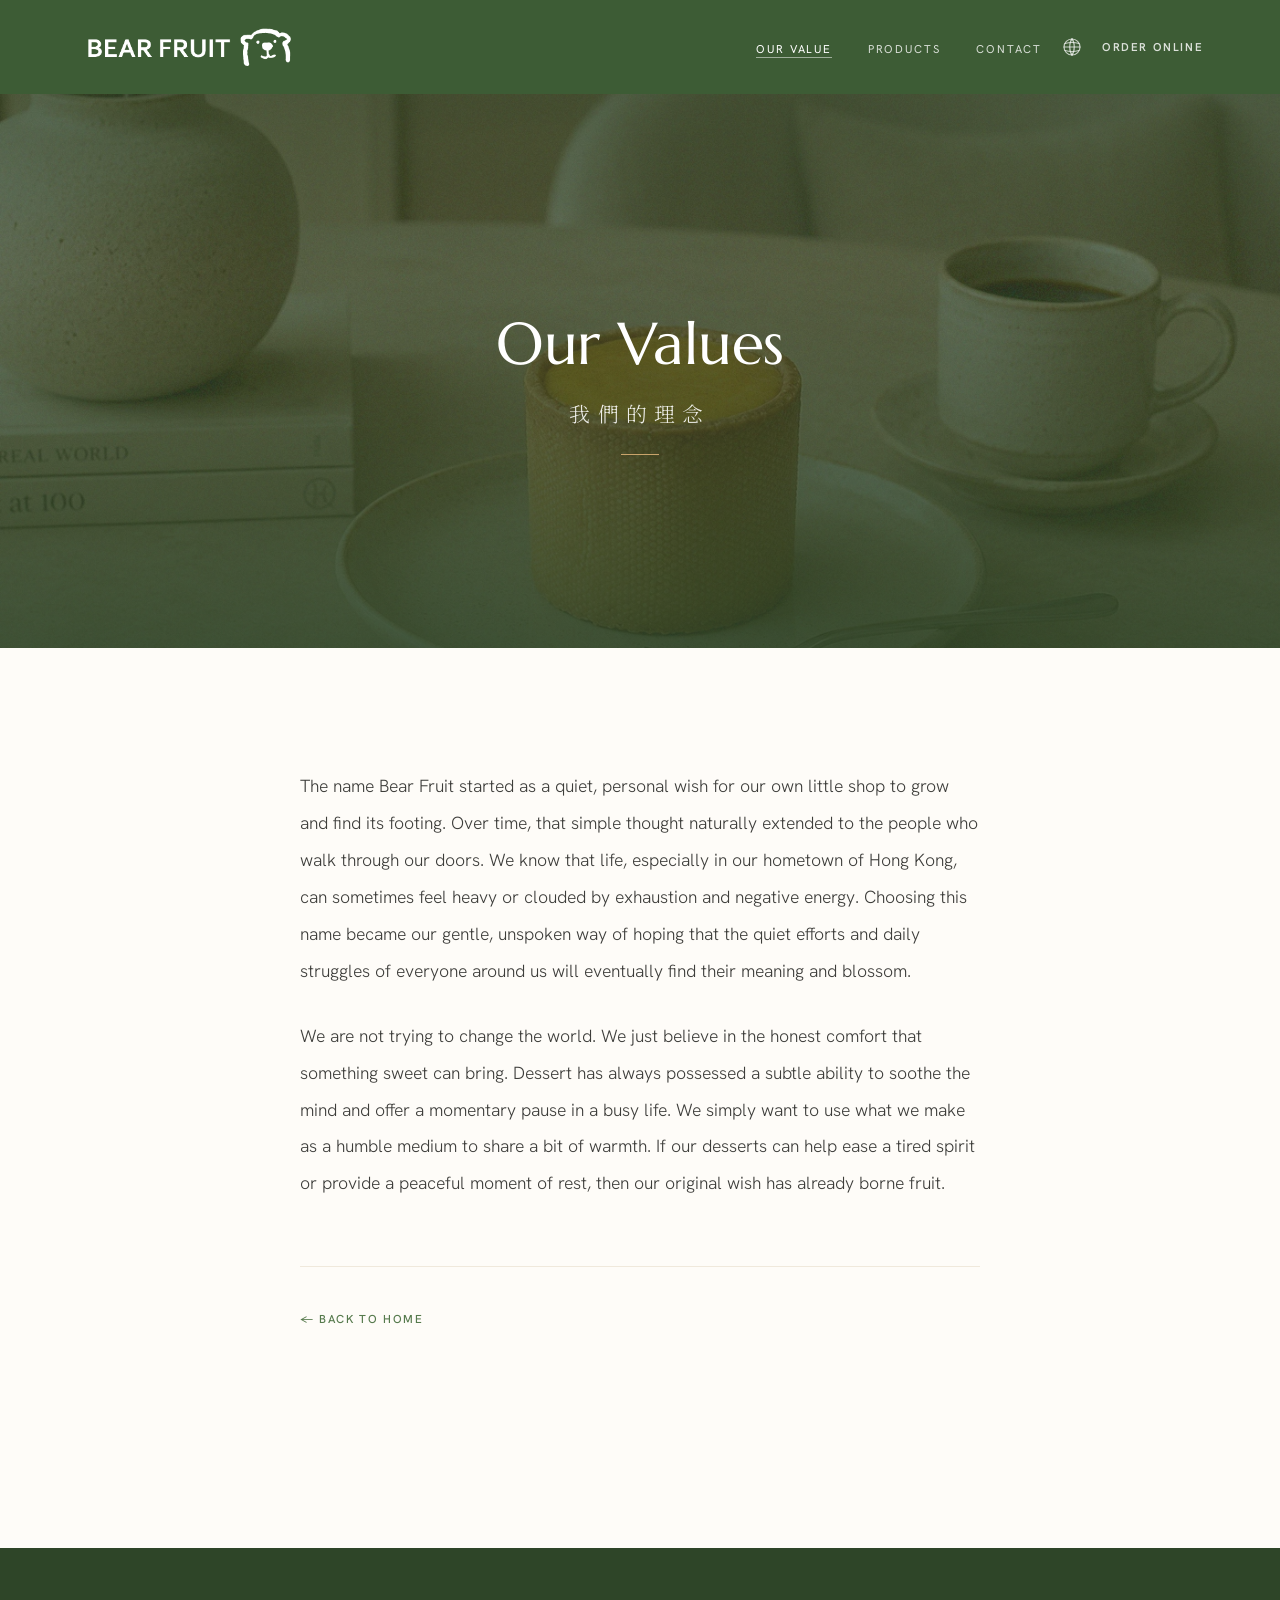
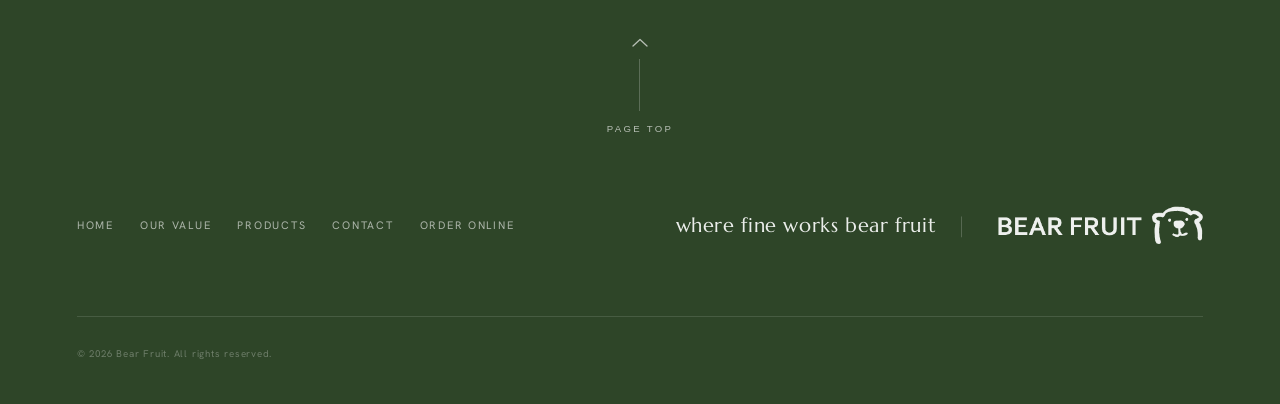
==== about.html @ 3c700ab6 "Fix the Our Value photo never appearing, and make link previews work The Our Value image was invisib" ====
<!DOCTYPE html>
<html lang="en">
<head>
  <meta charset="UTF-8">
  <meta name="viewport" content="width=device-width, initial-scale=1.0">
  <title>Our Story — Bear Fruit 結菓</title>
  <meta name="description" content="The story behind Bear Fruit 結菓 — why we started, what we believe in, and what the name means to us.">

  <!-- Favicon (inline SVG — brand green with 結) -->
  <link rel="icon" type="image/png" href="images/favicon.png">
  <link rel="icon" type="image/png" href="images/favicon-dark.png" media="(prefers-color-scheme: dark)">
  <link rel="apple-touch-icon" href="images/apple-touch-icon.png">
  <meta name="theme-color" content="#3D5C35">

  <!-- Fonts — Marcellus (display serif) · Hanken Grotesk (body) · Noto Serif TC (CJK) -->
  <link rel="preconnect" href="https://fonts.googleapis.com">
  <link rel="preconnect" href="https://fonts.gstatic.com" crossorigin>
  <link rel="stylesheet"
        href="https://fonts.googleapis.com/css2?family=Hanken+Grotesk:wght@300;400;500;600&family=Marcellus&family=Noto+Serif+TC:wght@300;400;500;600&display=swap">

  <noscript>
    <style>.reveal, .img-reveal { opacity: 1 !important; transform: none !important; clip-path: none !important; }</style>
  </noscript>

  <!-- Open Graph / social sharing -->
  <meta property="og:type" content="article">
  <meta property="og:title" content="Our Story — Bear Fruit 結菓">
  <meta property="og:description" content="Why we started, what we believe in, and what the name Bear Fruit means to us.">
  <meta property="og:url" content="https://hkbearfruit.com/about.html">
  <meta property="og:image" content="https://hkbearfruit.com/images/og-cover.jpg">
  <meta property="og:image:width" content="1200">
  <meta property="og:image:height" content="630">
  <meta property="og:locale" content="en_HK">
  <meta property="og:locale:alternate" content="zh_HK">
  <meta name="twitter:card" content="summary_large_image">

  <!-- Set lang before first paint to prevent font FOUC in TC mode -->
  <script>if(localStorage.getItem('bf-lang')==='tc')document.documentElement.lang='zh-HK';</script>

  <style>
    /* ── Reset ─────────────────────────────────────────────── */
    *, *::before, *::after { box-sizing: border-box; margin: 0; padding: 0; }
    html { scroll-behavior: smooth; font-size: 16px; }
    body {
      font-family: var(--sans);
      color: var(--ink);
      background: var(--cream-50);
      overflow-x: hidden;
      -webkit-font-smoothing: antialiased;
    }
    img { display: block; max-width: 100%; }
    a { text-decoration: none; color: inherit; }
    ul { list-style: none; }
    button { background: none; border: none; cursor: pointer; padding: 0; }

    /* ── Tokens ─────────────────────────────────────────────── */
    :root {
      --green-dk:  #2E4528;
      --green-md:  #3D5C35;
      --green-pr:  #567A4D;

      --cream-50:  #FEFCF8;
      --cream-100: #FAF6EF;
      --cream-200: #F0E9DC;

      --gold:      #C9A46B;

      --ink:       #1A1A18;
      --ink-mid:   #3D3D3A;
      --ink-muted: #6B6B64;

      /* Display serif — Latin in Marcellus; CJK falls back to Noto Serif TC */
      --serif: 'Marcellus', 'Noto Serif TC', 'Times New Roman', serif;
      /* Body — humanist grotesque; CJK glyphs fall back to the Chinese serif */
      --sans: 'Hanken Grotesk', 'Helvetica Neue', Arial, 'Noto Serif TC', sans-serif;
      /* Chinese serif — correct Traditional-Chinese coverage for Hong Kong */
      --cjk:  'Noto Serif TC', serif;

      --ease: cubic-bezier(0.4, 0, 0.2, 1);
      --pad-page: clamp(24px, 6vw, 80px);
    }

    /* In TC mode, body copy renders in the Chinese serif */
    html[lang="zh-HK"] { --sans: 'Noto Serif TC', 'Hanken Grotesk', sans-serif; }

    /* Default: hide TC blocks (JS applies the correct one on load) */
    .lang-tc { display: none; }

    /* ── Scroll reveal ──────────────────────────────────────── */
    .reveal {
      opacity: 0;
      transform: translateY(22px);
      transition: opacity 0.85s var(--ease), transform 0.85s var(--ease);
    }
    .reveal.in { opacity: 1; transform: translateY(0); }
    .d1 { transition-delay: 0.12s; }
    .d2 { transition-delay: 0.24s; }
    .d3 { transition-delay: 0.36s; }

    /* ════════════════════════════════════════════════════════
       NAV
    ════════════════════════════════════════════════════════ */
    .nav {
      position: fixed;
      inset: 0 0 auto 0;
      z-index: 200;
      display: flex;
      align-items: center;
      justify-content: space-between;
      padding: 28px var(--pad-page);
      background: var(--green-md);
      transition: padding 0.45s var(--ease), box-shadow 0.45s var(--ease);
    }
    .nav.scrolled {
      padding-top: 16px;
      padding-bottom: 16px;
      box-shadow: 0 2px 24px rgba(0,0,0,0.18);
    }

    .nav__logo {
      height: 38px;
      width: auto;
      filter: brightness(0) invert(1);
      transition: height 0.45s var(--ease);
    }
    .nav.scrolled .nav__logo { height: 30px; }

    .nav__links {
      display: flex;
      align-items: center;
      gap: 36px;
    }
    .nav__links a {
      font-size: 0.71rem;
      font-weight: 400;
      letter-spacing: 0.16em;
      text-transform: uppercase;
      color: rgba(255,255,255,0.80);
      transition: color 0.2s;
    }
    .nav__links a:hover { color: #fff; }
    .nav__links a[aria-current="page"] {
      color: #fff;
      border-bottom: 1px solid rgba(255,255,255,0.5);
      padding-bottom: 1px;
    }

    .nav__right {
      display: flex;
      align-items: center;
      gap: 16px;
    }

    .lang-toggle {
      display: flex;
      align-items: center;
      justify-content: center;
      color: rgba(255,255,255,0.70);
      padding: 4px;
      transition: color 0.2s;
      line-height: 0;
    }
    .lang-toggle:hover { color: #fff; }
    .lang-toggle svg { display: block; }

    .nav__order {
      font-size: 0.71rem;
      font-weight: 600;
      letter-spacing: 0.14em;
      text-transform: uppercase;
      color: rgba(255,255,255,0.82);
      white-space: nowrap;
      transition: color 0.2s;
    }
    .nav__order:hover { color: #fff; }

    /* ── Mobile menu (hamburger + overlay) ──────────────────── */
    .nav__burger {
      display: none;
      flex-direction: column;
      justify-content: center;
      gap: 5px;
      width: 28px;
      height: 28px;
      z-index: 320;
    }
    .nav__burger span {
      display: block;
      width: 100%;
      height: 2px;
      background: #fff;
      border-radius: 2px;
      transition: transform 0.35s var(--ease), opacity 0.2s var(--ease);
    }
    .nav__burger.open span:nth-child(1) { transform: translateY(7px) rotate(45deg); }
    .nav__burger.open span:nth-child(2) { opacity: 0; }
    .nav__burger.open span:nth-child(3) { transform: translateY(-7px) rotate(-45deg); }

    .mobile-menu {
      position: fixed;
      inset: 0;
      z-index: 190; /* below .nav (200) so the burger/toggle stay clickable */
      background: var(--green-dk);
      display: flex;
      flex-direction: column;
      align-items: center;
      justify-content: center;
      gap: 30px;
      opacity: 0;
      visibility: hidden;
      transform: translateY(-10px);
      transition: opacity 0.4s var(--ease), transform 0.4s var(--ease), visibility 0.4s;
    }
    .mobile-menu.open { opacity: 1; visibility: visible; transform: translateY(0); }
    .mobile-menu a {
      font-size: 1.05rem;
      letter-spacing: 0.18em;
      text-transform: uppercase;
      color: rgba(255,255,255,0.85);
      transition: color 0.2s;
    }
    .mobile-menu a:hover { color: #fff; }
    .mobile-menu__order {
      margin-top: 6px;
      border: 1px solid rgba(255,255,255,0.5);
      padding: 13px 34px;
      color: #fff !important;
    }
    body.menu-open { overflow: hidden; }
    body.menu-open .nav__order { opacity: 0; pointer-events: none; }

    /* ════════════════════════════════════════════════════════
       PAGE HEADER — FULL SCREEN
    ════════════════════════════════════════════════════════ */
    .page-header {
      position: relative;
      background: var(--green-dk);   /* holds the colour until the photo decodes */
      height: 72svh;
      min-height: 460px;
      padding: 0 var(--pad-page);
      padding-top: clamp(80px, 10vw, 120px); /* offset for fixed nav */
      display: flex;
      flex-direction: column;
      align-items: center;
      justify-content: center;
      text-align: center;
      overflow: hidden;
    }
    .page-header__media {
      position: absolute;
      inset: 0;
      width: 100%;
      height: 100%;
      object-fit: cover;
      object-position: center 62%;   /* keep the flan and the table in frame */
    }
    /* Green wash: the photo reads as atmosphere, the title stays legible on it.
       Lightest at 42% height, which is where the title sits — measured against
       the brightest part of the photo, white lands at 5.3:1 there. */
    .page-header__scrim {
      position: absolute;
      inset: 0;
      background: linear-gradient(
        to bottom,
        rgba(46, 69, 40, 0.80) 0%,
        rgba(46, 69, 40, 0.68) 42%,
        rgba(46, 69, 40, 0.74) 66%,
        rgba(46, 69, 40, 0.88) 100%
      );
    }
    .page-header__inner {
      position: relative;   /* lifts the copy above media + scrim */
      display: flex;
      flex-direction: column;
      align-items: center;
      gap: 18px;
    }
    .page-header__title {
      font-family: var(--serif);
      font-size: clamp(2.3rem, 4.8vw, 3.7rem);
      font-weight: 400;
      letter-spacing: -0.005em;
      color: #fff;
      line-height: 1.05;
    }
    .page-header__cjk {
      font-family: var(--cjk);
      font-size: clamp(1rem, 2vw, 1.3rem);
      font-weight: 300;
      letter-spacing: 0.35em;
      color: rgba(255,255,255,0.9);   /* 0.55 measured 4.43:1 — under AA at this size */
      margin-top: 4px;
    }
    .page-header__rule {
      width: 38px;
      height: 1px;
      background: var(--gold);
      margin-top: 8px;
    }

    /* ════════════════════════════════════════════════════════
       STORY CONTENT
    ════════════════════════════════════════════════════════ */
    .story {
      background: var(--cream-50);
      min-height: 100svh;
      padding: clamp(80px, 10vw, 120px) var(--pad-page);
      display: flex;
      align-items: flex-start;
      justify-content: center;
    }
    .story__inner {
      width: 100%;
      max-width: 680px;
      display: flex;
      flex-direction: column;
      gap: 0;
    }

    .story__p {
      font-size: clamp(1rem, 1.4vw, 1.1rem);
      font-weight: 300;
      line-height: 2.1;
      color: var(--ink-mid);
    }
    .story__p + .story__p { margin-top: 28px; }

    .story__p-tc {
      font-family: var(--cjk);
      font-size: clamp(0.92rem, 1.3vw, 1rem);
      font-weight: 300;
      line-height: 2.3;
      color: var(--ink-mid);
    }
    .story__p-tc + .story__p-tc { margin-top: 28px; }

    .story__back {
      margin-top: 64px;
      padding-top: 40px;
      border-top: 1px solid var(--cream-200);
    }
    .back-link {
      display: inline-flex;
      align-items: center;
      gap: 10px;
      font-size: 0.72rem;
      font-weight: 500;
      letter-spacing: 0.14em;
      text-transform: uppercase;
      color: var(--green-pr);
      transition: gap 0.25s var(--ease);
    }
    .back-link:hover { gap: 18px; }

    /* ════════════════════════════════════════════════════════
       FOOTER
    ════════════════════════════════════════════════════════ */
    .footer {
      background: var(--green-dk);
      color: #fff;
      padding: clamp(52px, 7vw, 96px) var(--pad-page) clamp(30px, 3.5vw, 44px);
      display: flex;
      flex-direction: column;
      align-items: center;
      gap: clamp(40px, 6vw, 72px);
    }
    .footer__pagetop { display: inline-flex; flex-direction: column; align-items: center; gap: 12px; color: rgba(255,255,255,0.65); transition: color 0.25s var(--ease); }
    .footer__pagetop:hover { color: #fff; }
    .footer__pagetop-arrow { display: block; transition: transform 0.3s var(--ease); }
    .footer__pagetop:hover .footer__pagetop-arrow { transform: translateY(-4px); }
    .footer__pagetop-line { position: relative; width: 1px; height: 52px; background: rgba(255,255,255,0.22); overflow: hidden; }
    .footer__pagetop-line::after { content: ''; position: absolute; inset: 0; background: rgba(255,255,255,0.85); transform: translateY(100%); animation: pagetop 2.4s var(--ease) infinite; }
    @keyframes pagetop { 0% { transform: translateY(100%); } 55% { transform: translateY(-100%); } 100% { transform: translateY(-100%); } }
    .footer__pagetop-text { font-size: 0.6rem; font-weight: 500; letter-spacing: 0.24em; text-transform: uppercase; }
    .footer__bar { width: 100%; display: flex; align-items: center; justify-content: space-between; gap: 26px 48px; flex-wrap: wrap; }
    .footer__nav { display: flex; flex-wrap: wrap; gap: 12px 26px; }
    .footer__nav a { font-size: 0.68rem; letter-spacing: 0.16em; text-transform: uppercase; color: rgba(255,255,255,0.6); transition: color 0.2s; }
    .footer__nav a:hover { color: #fff; }
    .footer__brand { display: flex; align-items: center; gap: clamp(16px, 1.8vw, 26px); }
    .footer__motto { font-family: var(--serif); font-size: clamp(1.05rem, 1.6vw, 1.3rem); font-weight: 400; letter-spacing: 0.03em; color: rgba(255,255,255,0.9); white-space: nowrap; }
    .footer__sep { color: rgba(255,255,255,0.28); font-weight: 200; font-size: 1.3em; }
    .footer__logo-link { flex-shrink: 0; line-height: 0; }
    .footer__logo { height: clamp(30px, 3vw, 44px); width: auto; filter: brightness(0) invert(1); opacity: 0.92; transition: opacity 0.2s; }
    .footer__logo-link:hover .footer__logo { opacity: 1; }
    .footer__copy { width: 100%; font-size: 0.61rem; letter-spacing: 0.08em; color: rgba(255,255,255,0.3); border-top: 1px solid rgba(255,255,255,0.12); padding-top: clamp(20px, 2.5vw, 30px); }
    @media (max-width: 720px) {
      .footer__bar { flex-direction: column; align-items: center; text-align: center; gap: 32px; }
      .footer__nav { justify-content: center; }
      .footer__brand { flex-direction: column; gap: 18px; }
      .footer__sep { display: none; }
      .footer__copy { text-align: center; }
    }

    /* ════════════════════════════════════════════════════════
       RESPONSIVE
    ════════════════════════════════════════════════════════ */
    @media (max-width: 920px) {
      .nav__links { display: none; }
      .nav__order { display: none; }
      .nav__burger { display: flex; }
    }
    @media (max-width: 600px) {
      .nav { padding: 18px 20px; }
      .nav__order { padding: 8px 16px; font-size: 0.65rem; }
      .nav__logo { height: 26px; }
      .nav.scrolled .nav__logo { height: 24px; }
    }

    /* ── Keyboard focus (accessibility) ─────────────────────── */
    a:focus-visible,
    button:focus-visible {
      outline: 2px solid var(--gold);
      outline-offset: 3px;
      border-radius: 2px;
    }

    /* ── Reduced motion (accessibility) ─────────────────────── */
    @media (prefers-reduced-motion: reduce) {
      html { scroll-behavior: auto; }
      .reveal { transition-duration: 0.001s; }
      .footer__pagetop-line::after { animation: none; opacity: 0; }
    }
  </style>
</head>
<body>

  <!-- ══════════════════════════════════════════
       NAV
  ══════════════════════════════════════════ -->
  <nav class="nav" id="nav" aria-label="Main navigation">
    <a href="index.html#home" class="nav__logo-link" aria-label="Bear Fruit — home">
      <img class="nav__logo" src="images/Horizontal - Bear Fruit (white).png" alt="Bear Fruit 結菓">
    </a>

    <div class="nav__right">
      <ul class="nav__links" role="list">
        <li><a href="about.html"         data-en="Our Value" data-tc="品牌理念" aria-current="page">Our Value</a></li>
        <li><a href="products.html"      data-en="Products"  data-tc="產品">Products</a></li>
        <li><a href="index.html#shops" data-en="Contact"   data-tc="聯絡我們">Contact</a></li>
      </ul>

      <button class="lang-toggle" id="langToggle" aria-label="Switch language">
        <svg xmlns="http://www.w3.org/2000/svg" width="20" height="20" viewBox="0 0 20 20"
             fill="none" stroke="currentColor" stroke-width="1.2" stroke-linecap="round">
          <circle cx="10" cy="10" r="8"/>
          <path d="M10 2 C7 5.5 7 14.5 10 18"/>
          <path d="M10 2 C13 5.5 13 14.5 10 18"/>
          <line x1="2" y1="10" x2="18" y2="10"/>
          <path d="M3 6.5 Q10 4.5 17 6.5"/>
          <path d="M3 13.5 Q10 15.5 17 13.5"/>
        </svg>
      </button>

      <a href="https://bear-fruit-order-kiosk.web.app/" class="nav__order"
         data-en="Order Online" data-tc="立即訂購"
         target="_blank" rel="noopener noreferrer">Order Online</a>

      <button class="nav__burger" id="navBurger" aria-label="Open menu"
              aria-expanded="false" aria-controls="mobileMenu">
        <span></span><span></span><span></span>
      </button>
    </div>
  </nav>

  <!-- Mobile overlay menu -->
  <div class="mobile-menu" id="mobileMenu" aria-hidden="true">
    <a href="about.html"         data-en="Our Value" data-tc="品牌理念">Our Value</a>
    <a href="products.html"      data-en="Products"  data-tc="產品">Products</a>
    <a href="index.html#shops" data-en="Contact"   data-tc="聯絡我們">Contact</a>
    <a href="https://bear-fruit-order-kiosk.web.app/" class="mobile-menu__order"
       data-en="Order Online" data-tc="立即訂購"
       target="_blank" rel="noopener noreferrer">Order Online</a>
  </div>


  <!-- ══════════════════════════════════════════
       PAGE HEADER — FULL SCREEN
  ══════════════════════════════════════════ -->
  <header class="page-header">
    <img class="page-header__media" src="images/about-header.webp"
         alt="A vanilla pecan flan and a cup of coffee on a quiet table in the shop"
         fetchpriority="high" decoding="async" onerror="this.remove()">
    <div class="page-header__scrim" aria-hidden="true"></div>
    <div class="page-header__inner">
      <h1 class="page-header__title reveal">
        <span class="lang-en">Our Values</span>
        <span class="lang-tc">品牌理念</span>
      </h1>
      <p class="page-header__cjk reveal d1">我們的理念</p>
      <div class="page-header__rule reveal d2"></div>
    </div>
  </header>


  <!-- ══════════════════════════════════════════
       STORY CONTENT
  ══════════════════════════════════════════ -->
  <main class="story" aria-label="Brand story">
    <div class="story__inner">

      <!-- English story block -->
      <div class="lang-en">
        <p class="story__p reveal d1">
          The name Bear Fruit started as a quiet, personal wish for our own little shop to grow and find its footing. Over time, that simple thought naturally extended to the people who walk through our doors. We know that life, especially in our hometown of Hong Kong, can sometimes feel heavy or clouded by exhaustion and negative energy. Choosing this name became our gentle, unspoken way of hoping that the quiet efforts and daily struggles of everyone around us will eventually find their meaning and blossom.
        </p>
        <p class="story__p reveal d2">
          We are not trying to change the world. We just believe in the honest comfort that something sweet can bring. Dessert has always possessed a subtle ability to soothe the mind and offer a momentary pause in a busy life. We simply want to use what we make as a humble medium to share a bit of warmth. If our desserts can help ease a tired spirit or provide a peaceful moment of rest, then our original wish has already borne fruit.
        </p>
      </div>

      <!-- Traditional Chinese story block -->
      <div class="lang-tc">
        <p class="story__p-tc reveal d1">
          「Bear Fruit」這個名字，最初只是我們對這間小店的一個期盼——願它能慢慢扎根、順利長大。隨著時間流逝，這份單純的心意，也想漸漸地傳遞到每一個到訪的你。
        </p>
        <p class="story__p-tc reveal d2">
          在香港這個追求快速通關的地方，有時候認真生活已經令人沉重得非常疲憊。選擇這個名字，是我們希望給大家一個溫柔的祝福：希望身旁每個默默努力人，在日常裡掙扎與堅持期，最終都能找到屬於它們的意義，結出屬於自己的碩果。
        </p>
        <p class="story__p-tc reveal d3">
          我們從未想過要改變世界，只是深信一份甜意能帶來最純粹的撫慰。甜點總是有一種微妙的力量，能撫平焦慮的心。我們只是想藉由手作的滋味，親手為你遞出一絲溫暖。如果我們的甜點，能為你疲憊的精神帶來一刻的慰藉，哪怕只是帶來一瞬心安，那當初許下的心願，就已算得上開花結果。
        </p>
      </div>

      <!-- Back to home -->
      <div class="story__back reveal">
        <a href="index.html" class="back-link" data-en="← Back to Home" data-tc="← 返回主頁">← Back to Home</a>
      </div>

    </div>
  </main>


  <!-- ══════════════════════════════════════════
       FOOTER
  ══════════════════════════════════════════ -->
  <footer class="footer" id="footer" aria-label="Site footer">
    <button class="footer__pagetop" id="toTop" aria-label="Scroll to top">
      <svg class="footer__pagetop-arrow" width="16" height="9" viewBox="0 0 16 9" fill="none"
           stroke="currentColor" stroke-width="1.3" stroke-linecap="round" stroke-linejoin="round">
        <path d="M1 8 L8 1.5 L15 8"/>
      </svg>
      <span class="footer__pagetop-line"></span>
      <span class="footer__pagetop-text">Page Top</span>
    </button>

    <div class="footer__bar">
      <nav class="footer__nav" aria-label="Footer navigation">
        <a href="index.html"         data-en="Home"       data-tc="主頁">Home</a>
        <a href="about.html"         data-en="Our Value"  data-tc="品牌理念">Our Value</a>
        <a href="products.html"      data-en="Products"   data-tc="產品">Products</a>
        <a href="index.html#shops" data-en="Contact"    data-tc="聯絡我們">Contact</a>
        <a href="https://bear-fruit-order-kiosk.web.app/" data-en="Order Online" data-tc="立即訂購" target="_blank" rel="noopener noreferrer">Order Online</a>
      </nav>

      <div class="footer__brand">
        <p class="footer__motto">
          <span class="lang-en">where fine works bear fruit</span>
          <span class="lang-tc">慢工細作　終成碩果</span>
        </p>
        <span class="footer__sep" aria-hidden="true">|</span>
        <a href="index.html#home" class="footer__logo-link" aria-label="Bear Fruit — home">
          <img class="footer__logo" src="images/Horizontal - Bear Fruit (white).png" alt="Bear Fruit 結菓">
        </a>
      </div>
    </div>

    <p class="footer__copy">
      <span class="lang-en">&copy; 2026 Bear Fruit. All rights reserved.</span>
      <span class="lang-tc">&copy; 2026 結菓。版權所有。</span>
    </p>
  </footer>


  <script>
    /* ── Language toggle ──────────────────────────────────────── */
    const LANG_KEY = 'bf-lang';
    let isInitialLoad = true;

    function setLang(lang) {
      document.documentElement.lang = lang === 'tc' ? 'zh-HK' : 'en';
      document.title = lang === 'tc'
        ? '品牌理念 — Bear Fruit 結菓'
        : 'Our Values — Bear Fruit 結菓';

      document.querySelectorAll('[data-en][data-tc]').forEach(el => {
        el.textContent = lang === 'en' ? el.dataset.en : el.dataset.tc;
      });

      document.querySelectorAll('.lang-en').forEach(el => {
        el.style.display = lang === 'en' ? '' : 'none';
      });
      document.querySelectorAll('.lang-tc').forEach(el => {
        el.style.display = lang === 'tc' ? 'revert' : 'none';
      });

      // On language switch, immediately reveal elements in the newly shown block
      // (skipped on initial load so the scroll-reveal animation still works)
      if (!isInitialLoad) {
        const sel = lang === 'en' ? '.lang-en .reveal' : '.lang-tc .reveal';
        document.querySelectorAll(sel).forEach(el => el.classList.add('in'));
      }

      localStorage.setItem(LANG_KEY, lang);
    }

    setLang(localStorage.getItem(LANG_KEY) || 'en');
    isInitialLoad = false;

    document.getElementById('langToggle').addEventListener('click', () => {
      setLang(localStorage.getItem(LANG_KEY) === 'tc' ? 'en' : 'tc');
    });

    /* ── Nav scroll state ─────────────────────────────────────── */
    const nav = document.getElementById('nav');
    window.addEventListener('scroll', () => {
      nav.classList.toggle('scrolled', window.scrollY > 60);
    }, { passive: true });

    /* ── Mobile menu ──────────────────────────────────────────── */
    const burger = document.getElementById('navBurger');
    const mobileMenu = document.getElementById('mobileMenu');
    if (burger && mobileMenu) {
      const toggleMenu = open => {
        burger.classList.toggle('open', open);
        mobileMenu.classList.toggle('open', open);
        burger.setAttribute('aria-expanded', String(open));
        mobileMenu.setAttribute('aria-hidden', String(!open));
        burger.setAttribute('aria-label', open ? 'Close menu' : 'Open menu');
        document.body.classList.toggle('menu-open', open);
      };
      burger.addEventListener('click', () =>
        toggleMenu(!mobileMenu.classList.contains('open')));
      mobileMenu.querySelectorAll('a').forEach(a =>
        a.addEventListener('click', () => toggleMenu(false)));
      document.addEventListener('keydown', e => {
        if (e.key === 'Escape') toggleMenu(false);
      });
    }

    /* ── Scroll reveal ────────────────────────────────────────── */
    const revealEls = [...document.querySelectorAll('.reveal')];
    const observer = new IntersectionObserver(entries => {
      entries.forEach(e => {
        if (e.isIntersecting) { e.target.classList.add('in'); observer.unobserve(e.target); }
      });
    }, { threshold: 0.1 });
    revealEls.forEach(el => observer.observe(el));

    // The observer stays silent while the document is hidden (background tab,
    // restored session, prerender), and .reveal starts at opacity 0 — sweep so
    // the copy can't stay invisible.
    function sweepReveals() {
      revealEls.forEach(el => {
        if (el.classList.contains('in')) return;
        const r = el.getBoundingClientRect();
        if (r.top < innerHeight * 0.9 && r.bottom > 0) { el.classList.add('in'); observer.unobserve(el); }
      });
    }
    if (document.readyState === 'complete') sweepReveals();
    addEventListener('load', sweepReveals);
    document.addEventListener('visibilitychange', () => { if (!document.hidden) sweepReveals(); });

    /* ── Footer: scroll to top ─────────────────────────────────── */
    const toTop = document.getElementById('toTop');
    if (toTop) toTop.addEventListener('click', () => window.scrollTo({ top: 0, behavior: 'smooth' }));
  </script>

</body>
</html>
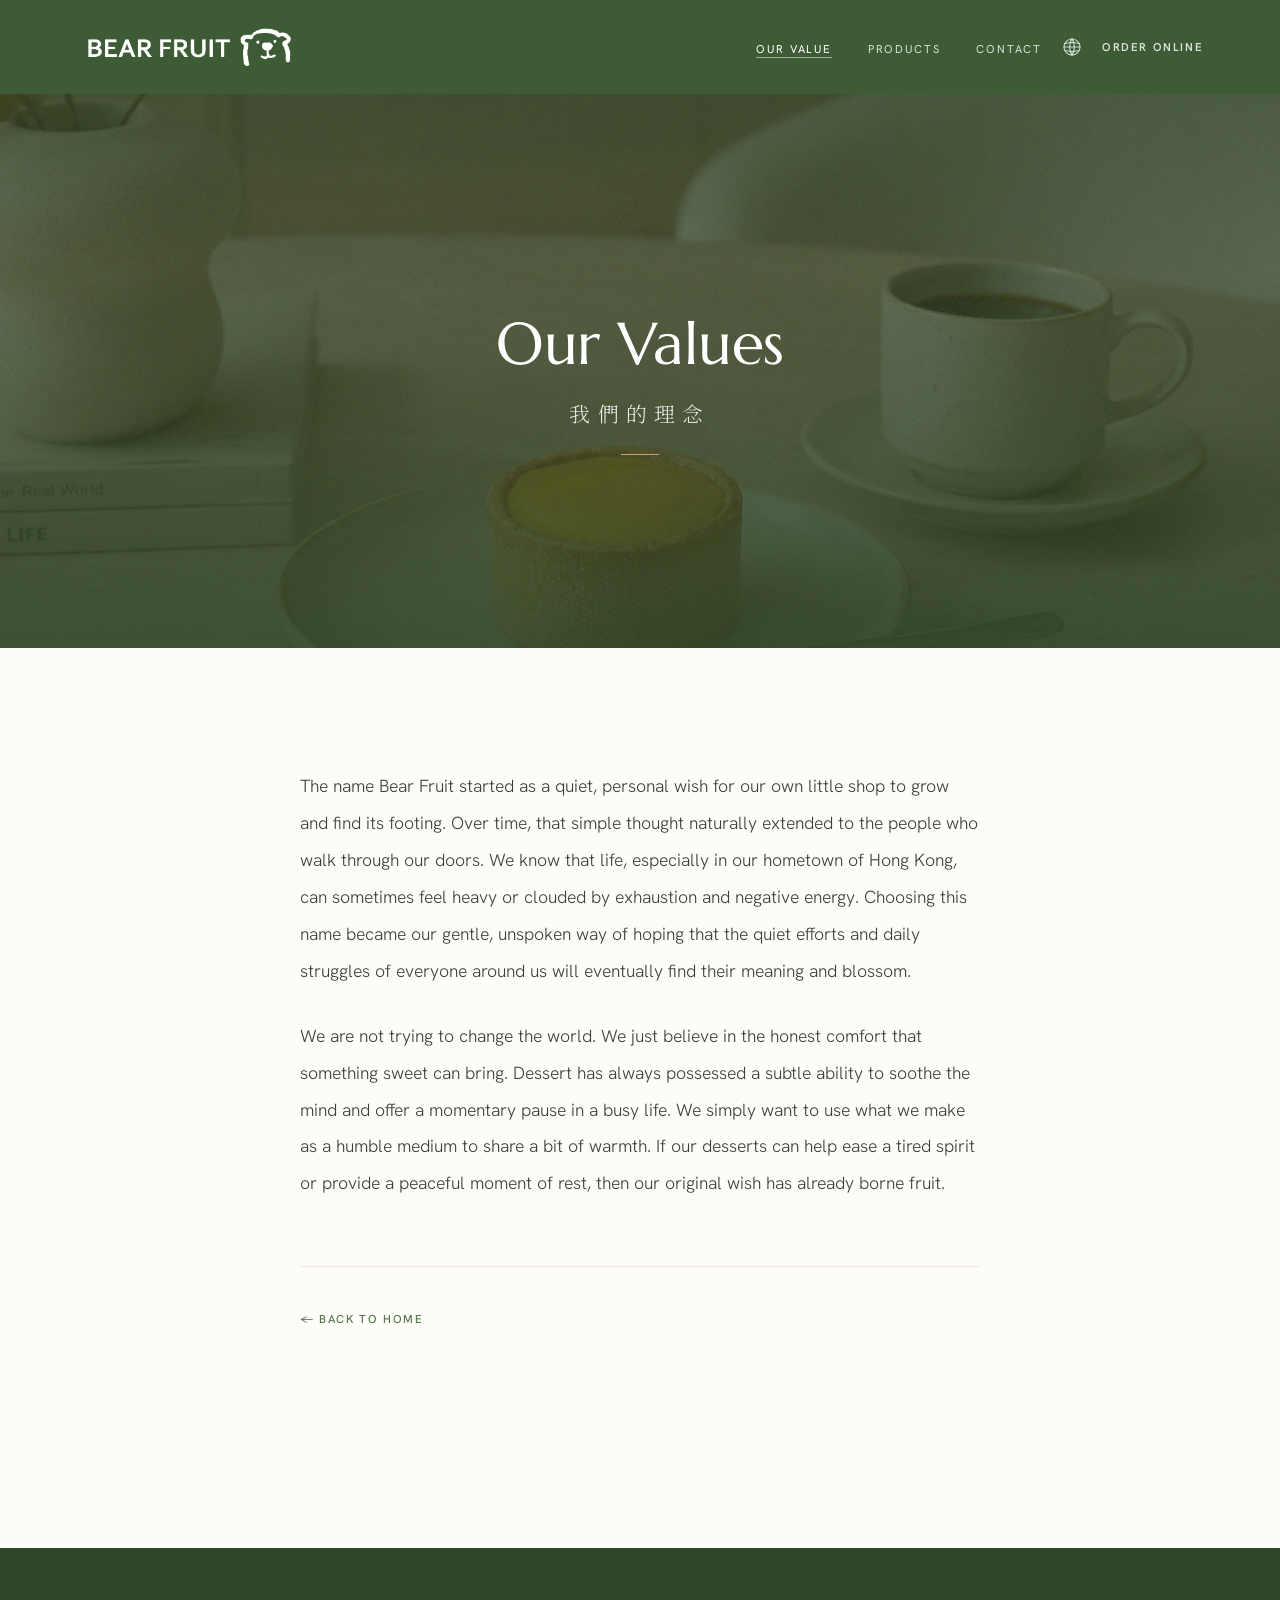
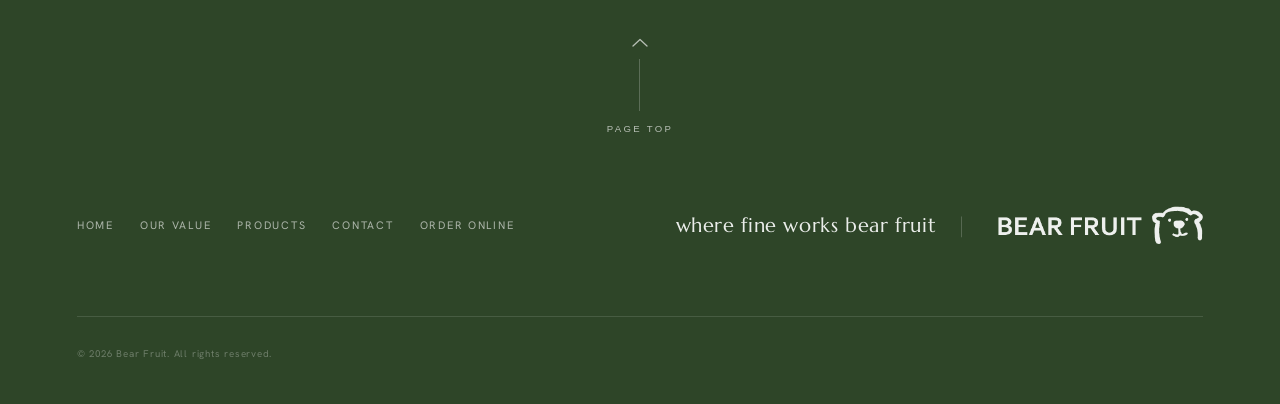
==== commit 65dd3af8: "Add robots.txt, sitemap and per-page canonical/og metadata Nothing was blocking indexing (no noindex" ====
--- a/about.html
+++ b/about.html
@@ -5,6 +5,7 @@
   <meta name="viewport" content="width=device-width, initial-scale=1.0">
   <title>Our Story — Bear Fruit 結菓</title>
   <meta name="description" content="The story behind Bear Fruit 結菓 — why we started, what we believe in, and what the name means to us.">
+  <link rel="canonical" href="https://hkbearfruit.com/about.html">
 
   <!-- Favicon (inline SVG — brand green with 結) -->
   <link rel="icon" type="image/png" href="images/favicon.png">
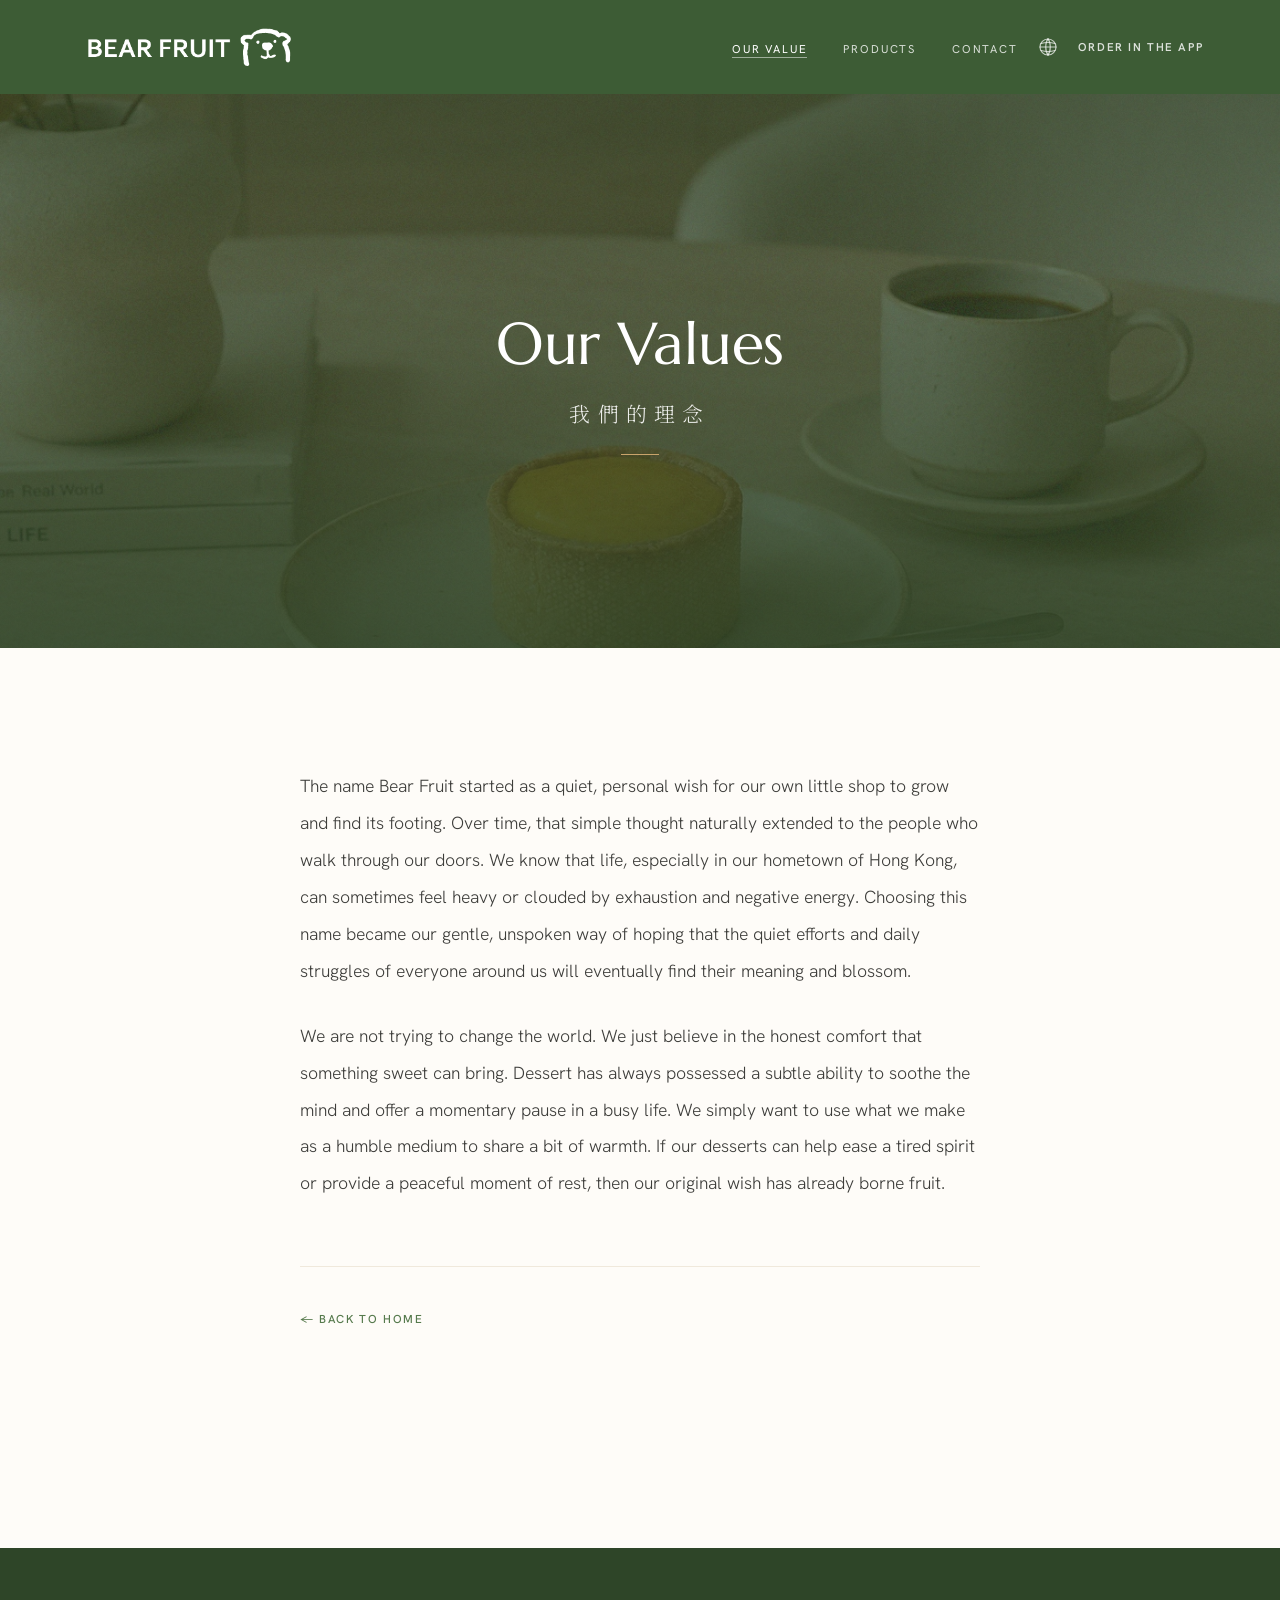
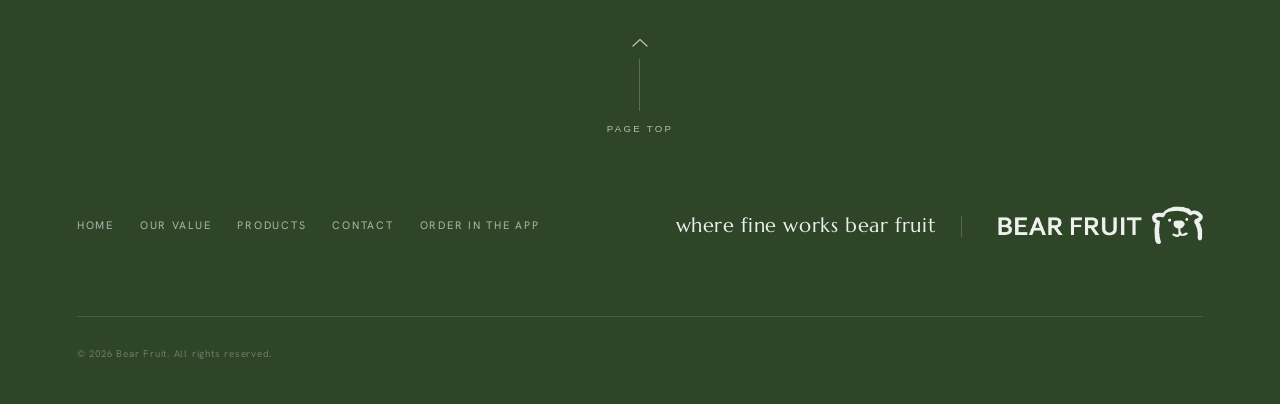
==== commit a01629ba: "Point website ordering buttons to the membership app" ====
--- a/about.html
+++ b/about.html
@@ -113,8 +113,8 @@
       transition: padding 0.45s var(--ease), box-shadow 0.45s var(--ease);
     }
     .nav.scrolled {
-      padding-top: 16px;
-      padding-bottom: 16px;
+      padding-top: 12px;
+      padding-bottom: 12px;
       box-shadow: 0 2px 24px rgba(0,0,0,0.18);
     }
 
@@ -122,9 +122,14 @@
       height: 38px;
       width: auto;
       filter: brightness(0) invert(1);
-      transition: height 0.45s var(--ease);
-    }
-    .nav.scrolled .nav__logo { height: 30px; }
+      transform-origin: left center;  /* logo is flush left — hold that edge */
+      transition: transform 0.45s var(--ease);
+    }
+    /* 30 / 38 — the same 30px as before, reached by scaling rather than by
+       resizing the box: animating the logo's height resamples the bitmap on
+       every frame. The box stays 38px, so .nav.scrolled trims its own padding
+       to 12px to keep the scrolled bar at 62px. */
+    .nav.scrolled .nav__logo { transform: scale(0.7895); }
 
     .nav__links {
       display: flex;
@@ -404,7 +409,10 @@
       .nav { padding: 18px 20px; }
       .nav__order { padding: 8px 16px; font-size: 0.65rem; }
       .nav__logo { height: 26px; }
-      .nav.scrolled .nav__logo { height: 24px; }
+      /* Below 600px the 28px burger — not the logo — sets the row height, so
+         the bar keeps its original 16px and only the logo scales. 24 / 26. */
+      .nav.scrolled { padding-top: 16px; padding-bottom: 16px; }
+      .nav.scrolled .nav__logo { transform: scale(0.9231); }
     }
 
     /* ── Keyboard focus (accessibility) ─────────────────────── */
@@ -452,9 +460,9 @@
         </svg>
       </button>
 
-      <a href="https://bear-fruit-order-kiosk.web.app/" class="nav__order"
-         data-en="Order Online" data-tc="立即訂購"
-         target="_blank" rel="noopener noreferrer">Order Online</a>
+      <a href="https://bear-fruit-order-kiosk.web.app/join.html#order" data-app-download class="nav__order"
+         data-en="Order in the app" data-tc="使用會員 App 訂購"
+         target="_blank" rel="noopener noreferrer">Order in the app</a>
 
       <button class="nav__burger" id="navBurger" aria-label="Open menu"
               aria-expanded="false" aria-controls="mobileMenu">
@@ -468,9 +476,9 @@
     <a href="about.html"         data-en="Our Value" data-tc="品牌理念">Our Value</a>
     <a href="products.html"      data-en="Products"  data-tc="產品">Products</a>
     <a href="index.html#shops" data-en="Contact"   data-tc="聯絡我們">Contact</a>
-    <a href="https://bear-fruit-order-kiosk.web.app/" class="mobile-menu__order"
-       data-en="Order Online" data-tc="立即訂購"
-       target="_blank" rel="noopener noreferrer">Order Online</a>
+    <a href="https://bear-fruit-order-kiosk.web.app/join.html#order" data-app-download class="mobile-menu__order"
+       data-en="Order in the app" data-tc="使用會員 App 訂購"
+       target="_blank" rel="noopener noreferrer">Order in the app</a>
   </div>
 
 
@@ -550,7 +558,7 @@
         <a href="about.html"         data-en="Our Value"  data-tc="品牌理念">Our Value</a>
         <a href="products.html"      data-en="Products"   data-tc="產品">Products</a>
         <a href="index.html#shops" data-en="Contact"    data-tc="聯絡我們">Contact</a>
-        <a href="https://bear-fruit-order-kiosk.web.app/" data-en="Order Online" data-tc="立即訂購" target="_blank" rel="noopener noreferrer">Order Online</a>
+        <a href="https://bear-fruit-order-kiosk.web.app/join.html#order" data-app-download data-en="Order in the app" data-tc="使用會員 App 訂購" target="_blank" rel="noopener noreferrer">Order in the app</a>
       </nav>
 
       <div class="footer__brand">
@@ -585,6 +593,7 @@
 
       document.querySelectorAll('[data-en][data-tc]').forEach(el => {
         el.textContent = lang === 'en' ? el.dataset.en : el.dataset.tc;
+        if (el.hasAttribute('data-app-download')) el.search = '?bflang=' + lang;
       });
 
       document.querySelectorAll('.lang-en').forEach(el => {
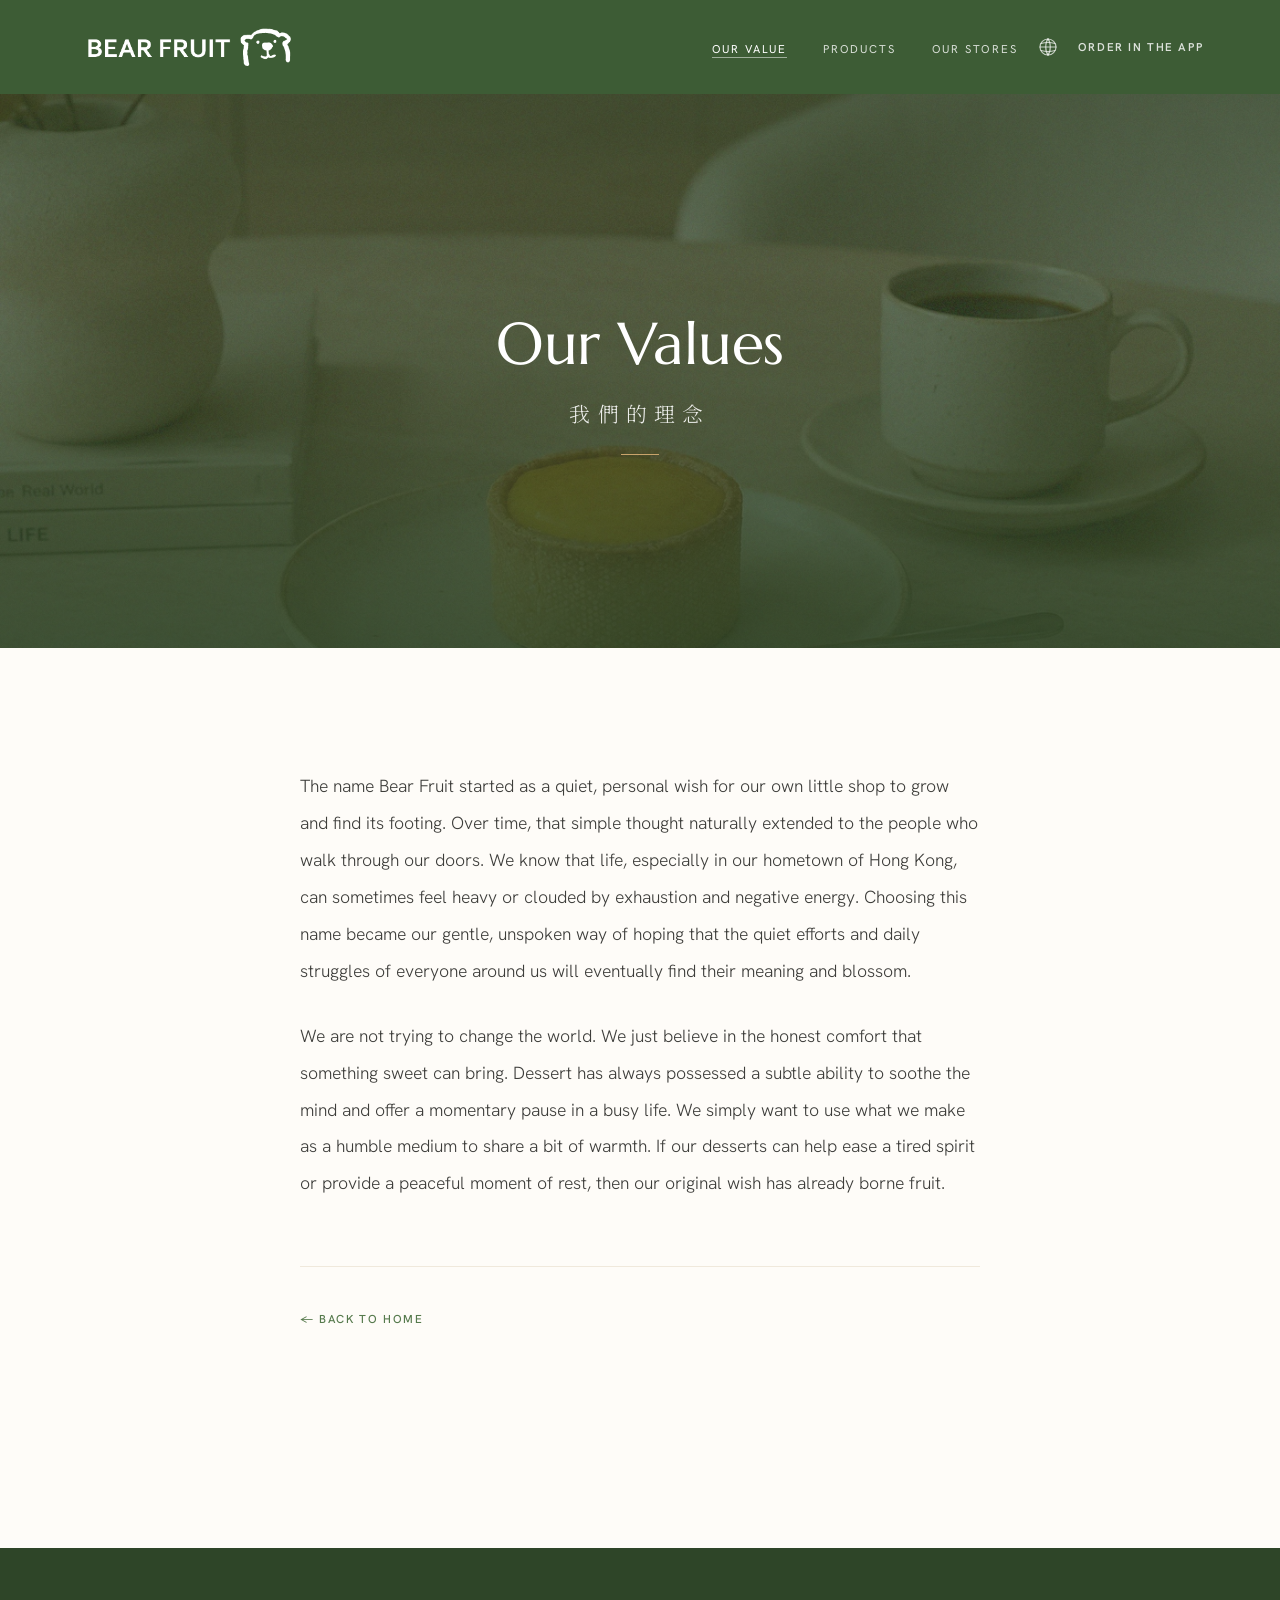
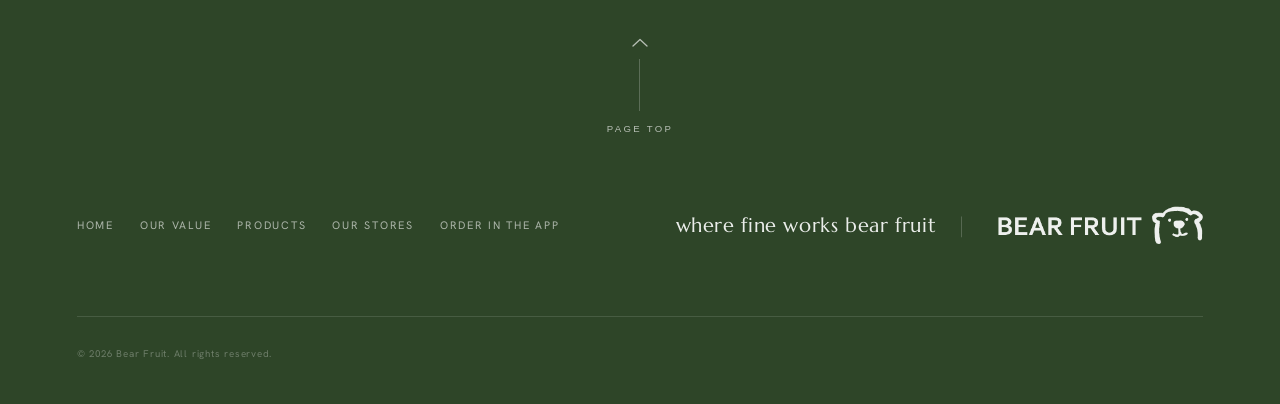
==== commit 90537ef2: "Add The ANGLE store and dedicated store directory" ====
--- a/about.html
+++ b/about.html
@@ -445,7 +445,7 @@
       <ul class="nav__links" role="list">
         <li><a href="about.html"         data-en="Our Value" data-tc="品牌理念" aria-current="page">Our Value</a></li>
         <li><a href="products.html"      data-en="Products"  data-tc="產品">Products</a></li>
-        <li><a href="index.html#shops" data-en="Contact"   data-tc="聯絡我們">Contact</a></li>
+        <li><a href="stores.html" data-en="Our Stores" data-tc="門市位置">Our Stores</a></li>
       </ul>
 
       <button class="lang-toggle" id="langToggle" aria-label="Switch language">
@@ -475,7 +475,7 @@
   <div class="mobile-menu" id="mobileMenu" aria-hidden="true">
     <a href="about.html"         data-en="Our Value" data-tc="品牌理念">Our Value</a>
     <a href="products.html"      data-en="Products"  data-tc="產品">Products</a>
-    <a href="index.html#shops" data-en="Contact"   data-tc="聯絡我們">Contact</a>
+    <a href="stores.html" data-en="Our Stores" data-tc="門市位置">Our Stores</a>
     <a href="https://bear-fruit-order-kiosk.web.app/join.html#order" data-app-download class="mobile-menu__order"
        data-en="Order in the app" data-tc="使用會員 App 訂購"
        target="_blank" rel="noopener noreferrer">Order in the app</a>
@@ -557,7 +557,7 @@
         <a href="index.html"         data-en="Home"       data-tc="主頁">Home</a>
         <a href="about.html"         data-en="Our Value"  data-tc="品牌理念">Our Value</a>
         <a href="products.html"      data-en="Products"   data-tc="產品">Products</a>
-        <a href="index.html#shops" data-en="Contact"    data-tc="聯絡我們">Contact</a>
+        <a href="stores.html" data-en="Our Stores" data-tc="門市位置">Our Stores</a>
         <a href="https://bear-fruit-order-kiosk.web.app/join.html#order" data-app-download data-en="Order in the app" data-tc="使用會員 App 訂購" target="_blank" rel="noopener noreferrer">Order in the app</a>
       </nav>
 
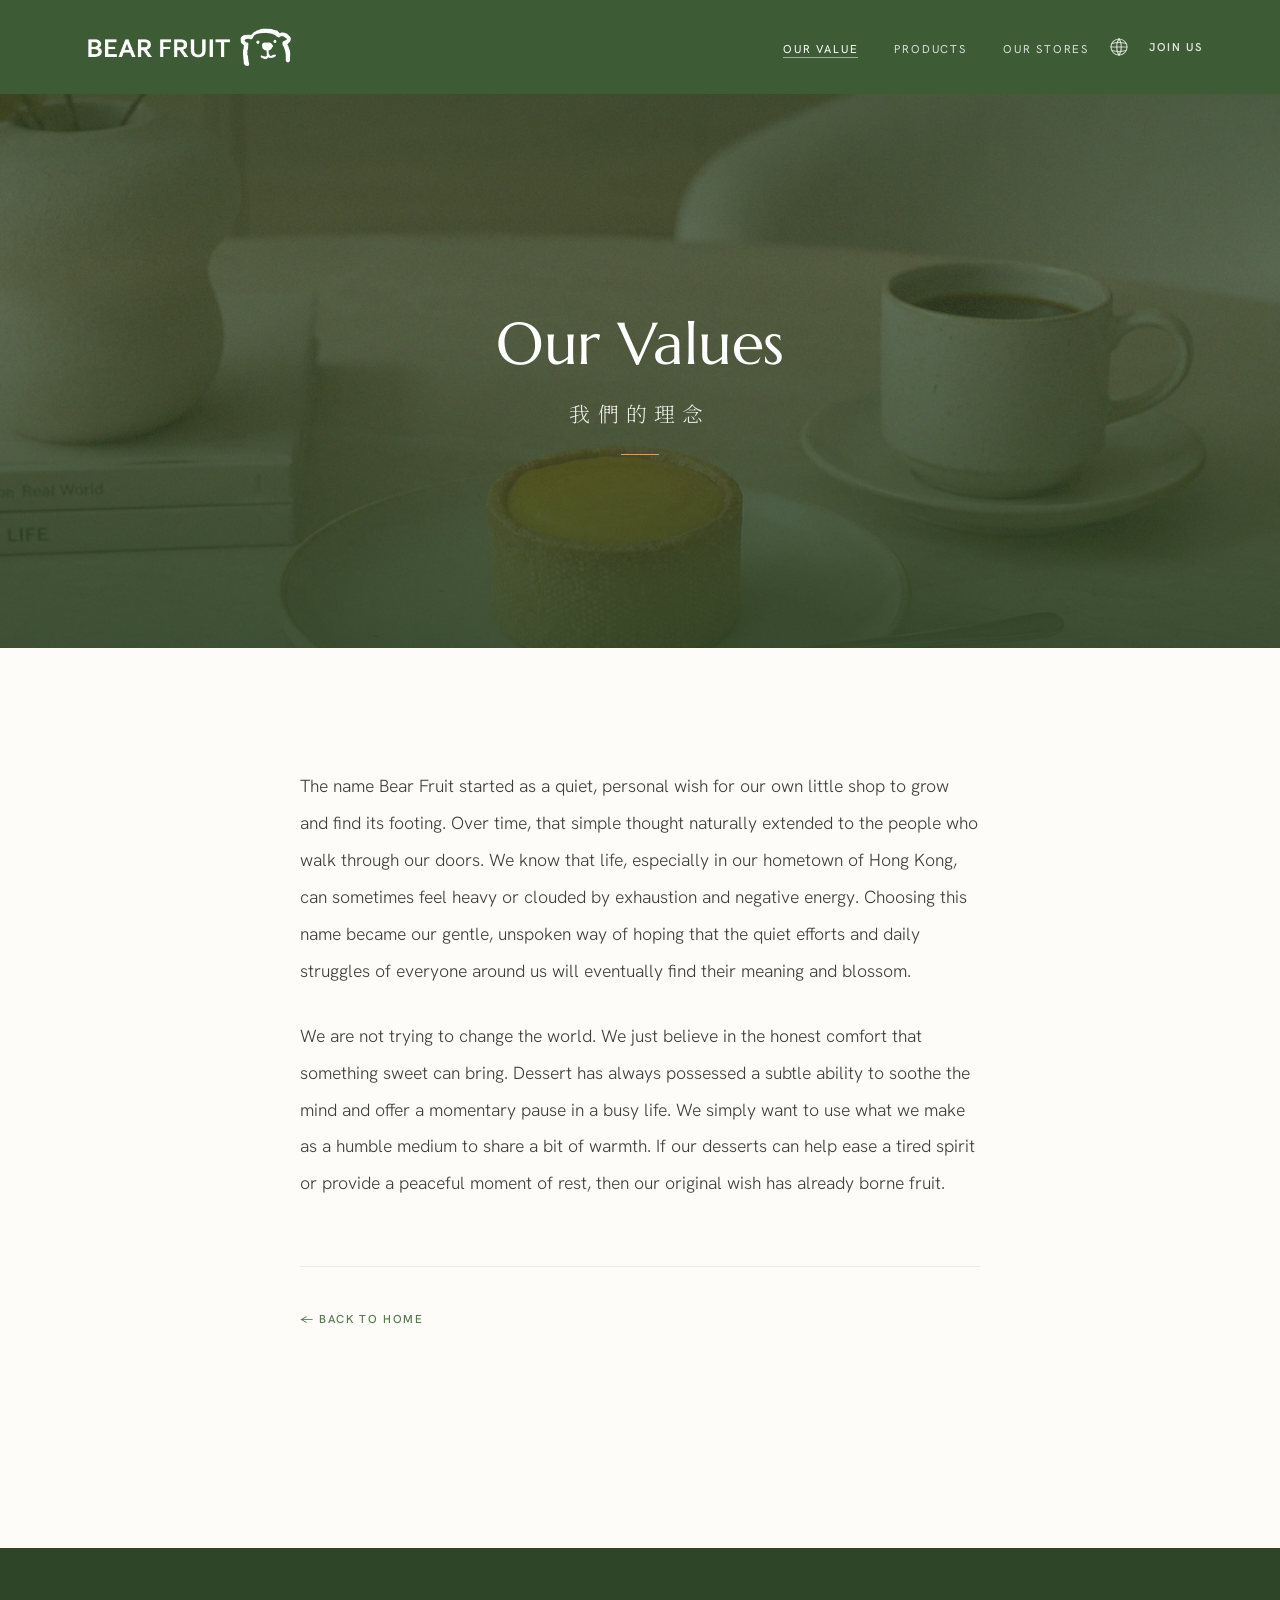
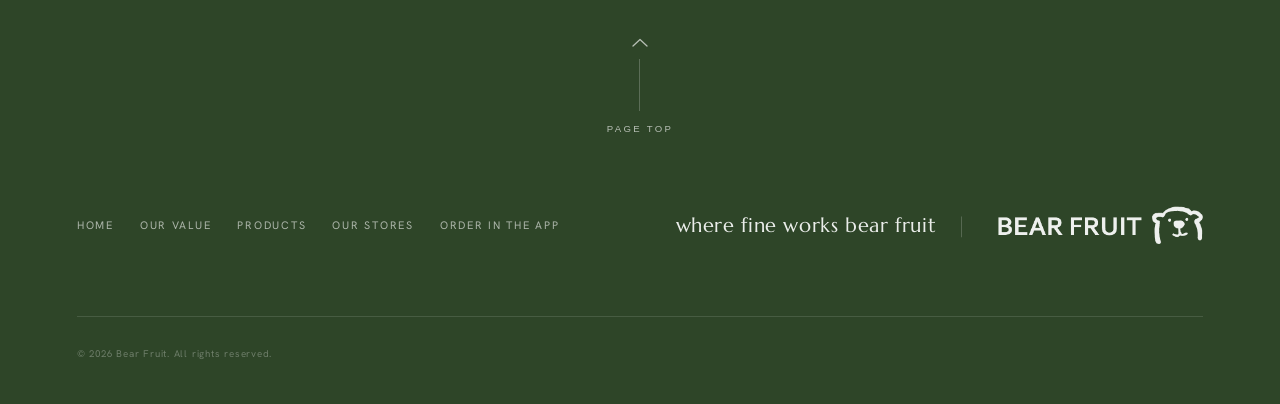
==== commit e8dd2f4b: "Add bilingual Join Us navigation and membership app download page" ====
--- a/about.html
+++ b/about.html
@@ -402,12 +402,12 @@
     ════════════════════════════════════════════════════════ */
     @media (max-width: 920px) {
       .nav__links { display: none; }
-      .nav__order { display: none; }
       .nav__burger { display: flex; }
     }
     @media (max-width: 600px) {
       .nav { padding: 18px 20px; }
-      .nav__order { padding: 8px 16px; font-size: 0.65rem; }
+      .nav__right { gap: clamp(8px, 2.5vw, 14px); }
+      .nav__order { padding: 7px 2px; font-size: 0.7rem; }
       .nav__logo { height: 26px; }
       /* Below 600px the 28px burger — not the logo — sets the row height, so
          the bar keeps its original 16px and only the logo scales. 24 / 26. */
@@ -460,9 +460,7 @@
         </svg>
       </button>
 
-      <a href="https://bear-fruit-order-kiosk.web.app/join.html#order" data-app-download class="nav__order"
-         data-en="Order in the app" data-tc="使用會員 App 訂購"
-         target="_blank" rel="noopener noreferrer">Order in the app</a>
+      <a href="join.html" class="nav__order" data-en="Join Us" data-tc="加入會員">Join Us</a>
 
       <button class="nav__burger" id="navBurger" aria-label="Open menu"
               aria-expanded="false" aria-controls="mobileMenu">
@@ -476,9 +474,7 @@
     <a href="about.html"         data-en="Our Value" data-tc="品牌理念">Our Value</a>
     <a href="products.html"      data-en="Products"  data-tc="產品">Products</a>
     <a href="stores.html" data-en="Our Stores" data-tc="門市位置">Our Stores</a>
-    <a href="https://bear-fruit-order-kiosk.web.app/join.html#order" data-app-download class="mobile-menu__order"
-       data-en="Order in the app" data-tc="使用會員 App 訂購"
-       target="_blank" rel="noopener noreferrer">Order in the app</a>
+    <a href="join.html" class="mobile-menu__order" data-en="Join Us" data-tc="加入會員">Join Us</a>
   </div>
 
 
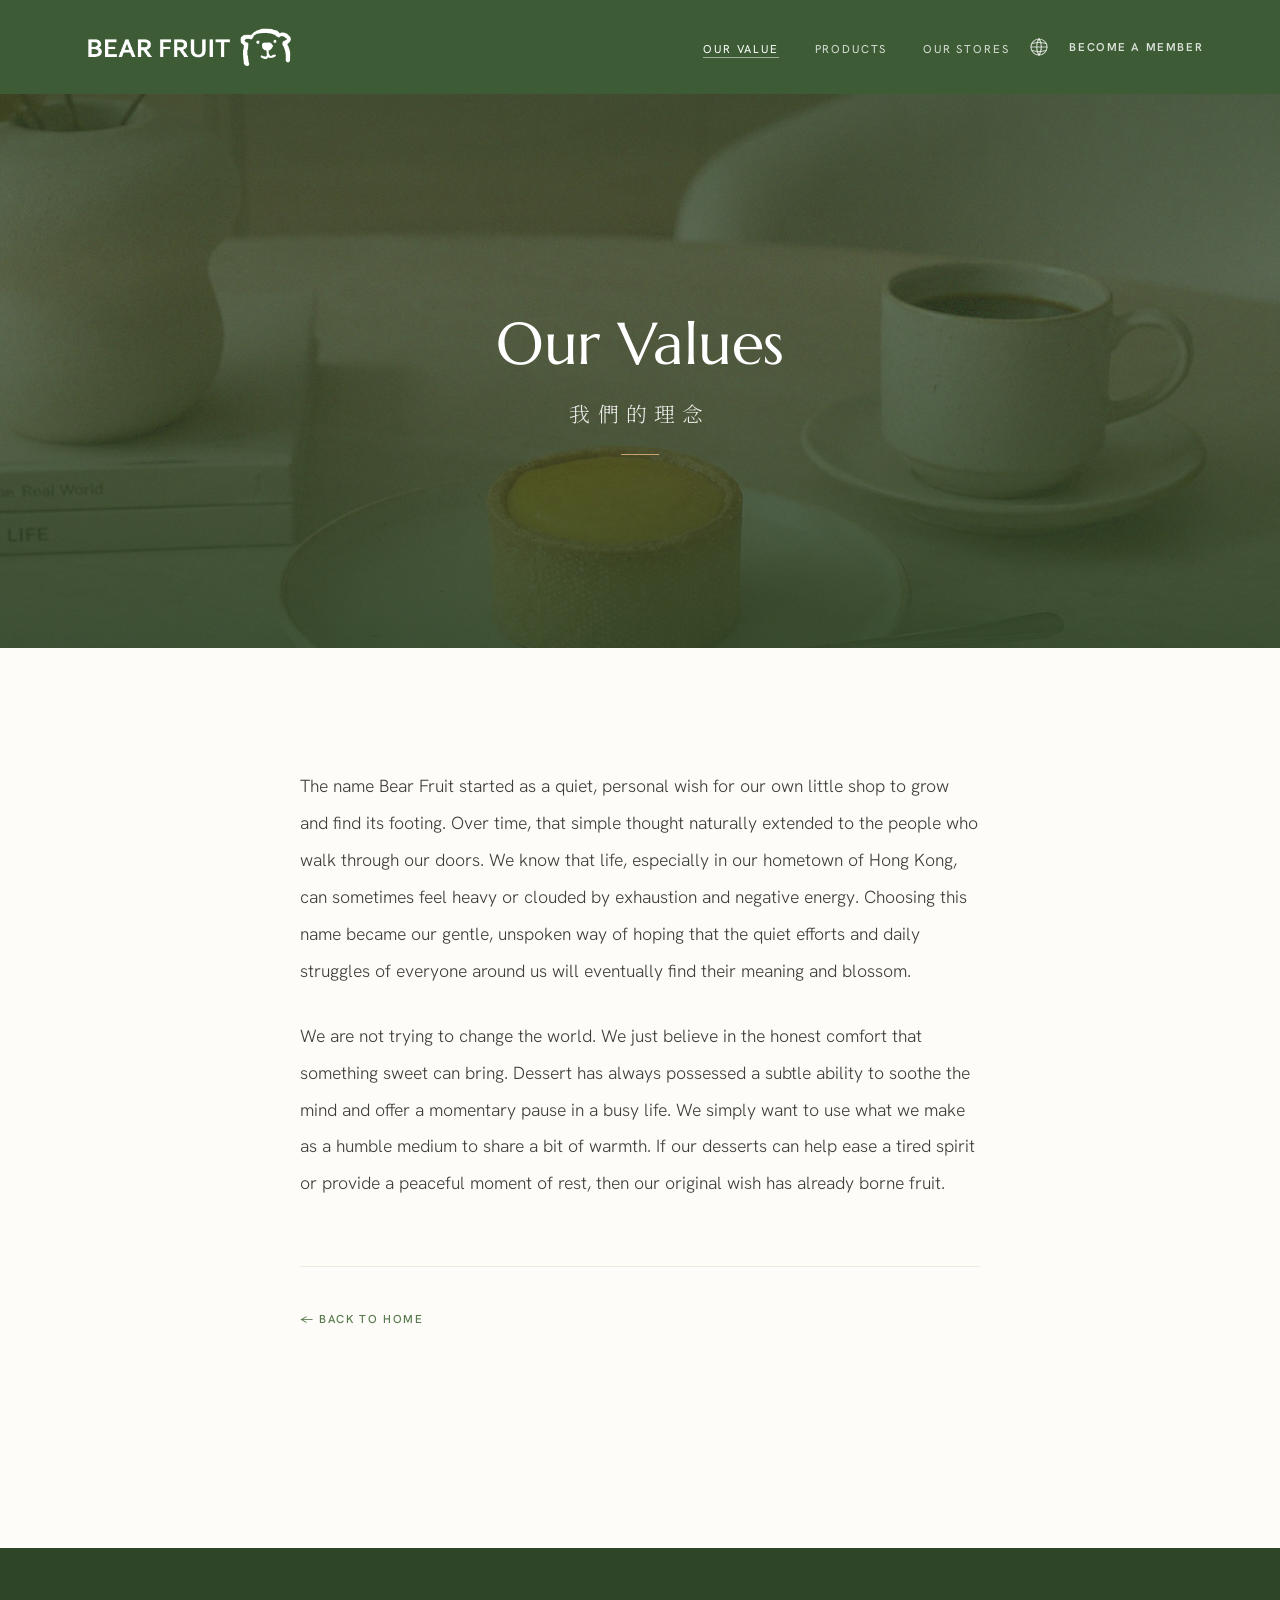
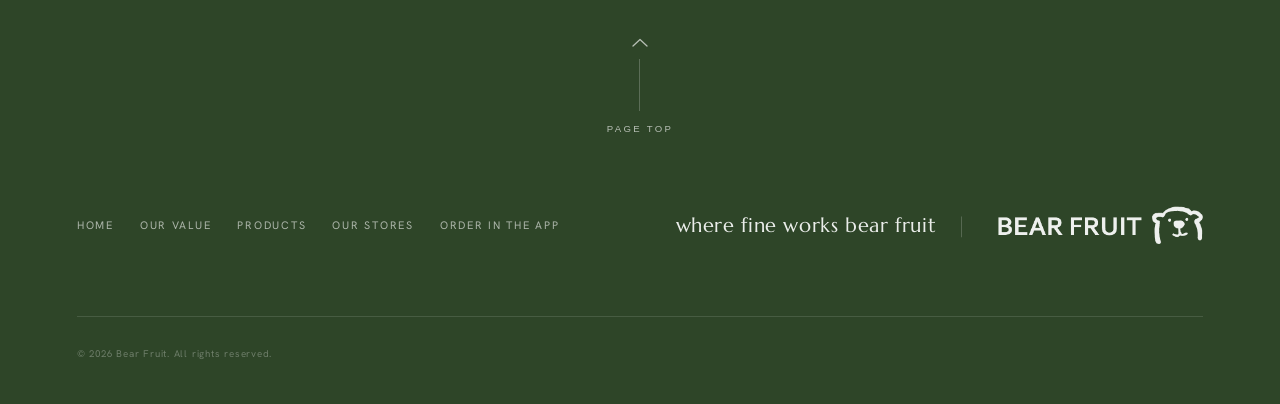
==== commit 6e478fe3: "Rename membership navigation to Become a Member" ====
--- a/about.html
+++ b/about.html
@@ -460,7 +460,7 @@
         </svg>
       </button>
 
-      <a href="join.html" class="nav__order" data-en="Join Us" data-tc="加入會員">Join Us</a>
+      <a href="join.html" class="nav__order" data-en="Become a Member" data-tc="加入會員">Become a Member</a>
 
       <button class="nav__burger" id="navBurger" aria-label="Open menu"
               aria-expanded="false" aria-controls="mobileMenu">
@@ -474,7 +474,7 @@
     <a href="about.html"         data-en="Our Value" data-tc="品牌理念">Our Value</a>
     <a href="products.html"      data-en="Products"  data-tc="產品">Products</a>
     <a href="stores.html" data-en="Our Stores" data-tc="門市位置">Our Stores</a>
-    <a href="join.html" class="mobile-menu__order" data-en="Join Us" data-tc="加入會員">Join Us</a>
+    <a href="join.html" class="mobile-menu__order" data-en="Become a Member" data-tc="加入會員">Become a Member</a>
   </div>
 
 
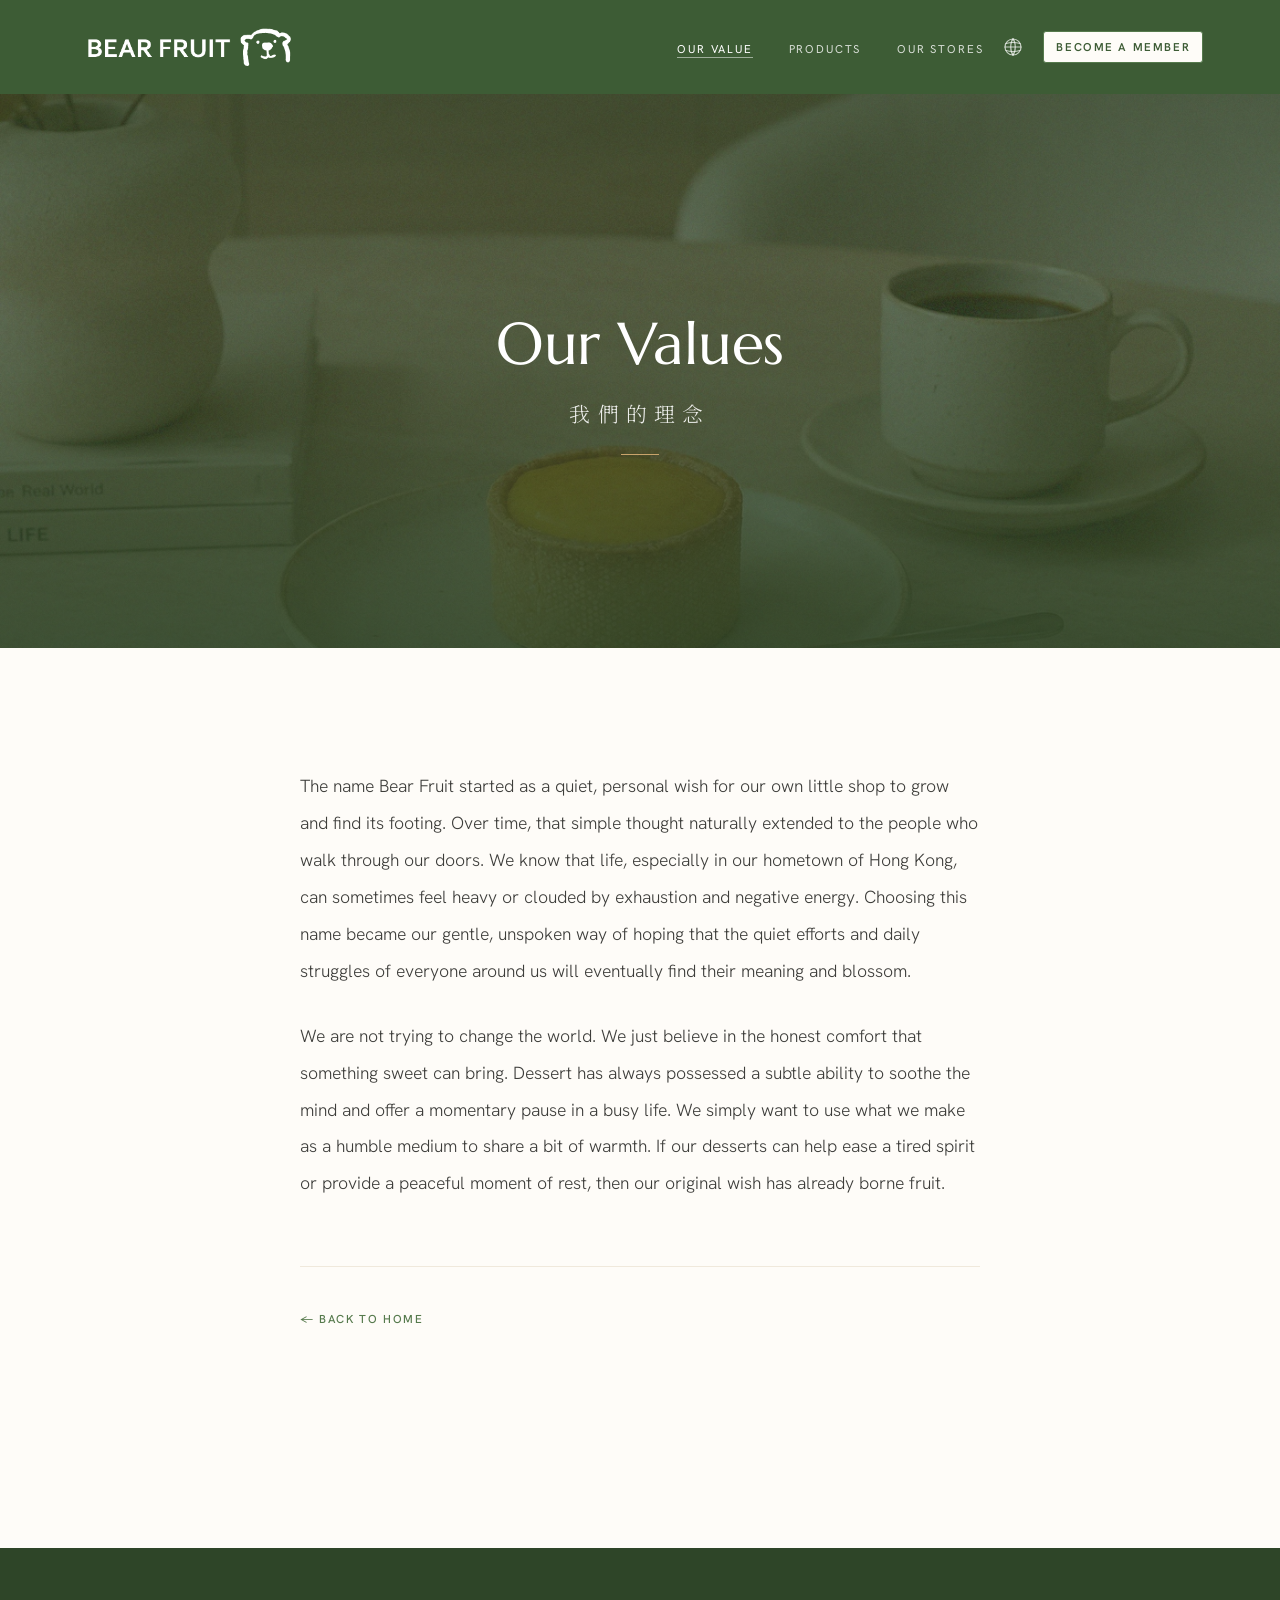
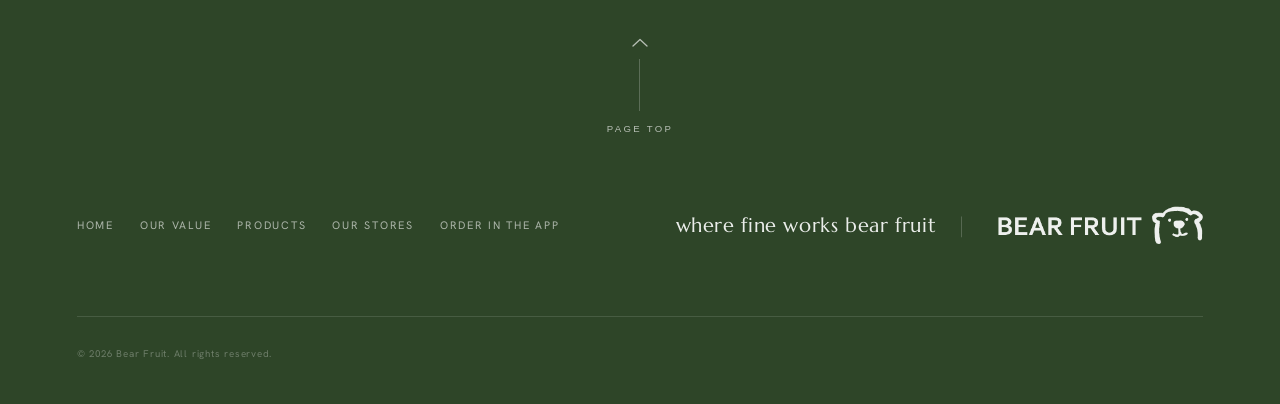
==== commit 09ea7be6: "Style the membership navigation link with a forest green outline" ====
--- a/about.html
+++ b/about.html
@@ -174,11 +174,15 @@
       font-weight: 600;
       letter-spacing: 0.14em;
       text-transform: uppercase;
-      color: rgba(255,255,255,0.82);
+      color: var(--green-md);
+      background-color: var(--cream-50);
+      padding: 8px 12px;
+      border: 1px solid var(--green-pr);
+      border-radius: 3px;
       white-space: nowrap;
-      transition: color 0.2s;
-    }
-    .nav__order:hover { color: #fff; }
+      transition: background-color 0.2s;
+    }
+    .nav__order:hover { background-color: var(--cream-100); }
 
     /* ── Mobile menu (hamburger + overlay) ──────────────────── */
     .nav__burger {
@@ -404,10 +408,13 @@
       .nav__links { display: none; }
       .nav__burger { display: flex; }
     }
+    @media (max-width: 420px) {
+      .nav__order { padding-inline: 7px; }
+    }
     @media (max-width: 600px) {
       .nav { padding: 18px 20px; }
       .nav__right { gap: clamp(8px, 2.5vw, 14px); }
-      .nav__order { padding: 7px 2px; font-size: 0.7rem; }
+      .nav__order { font-size: 0.7rem; }
       .nav__logo { height: 26px; }
       /* Below 600px the 28px burger — not the logo — sets the row height, so
          the bar keeps its original 16px and only the logo scales. 24 / 26. */
